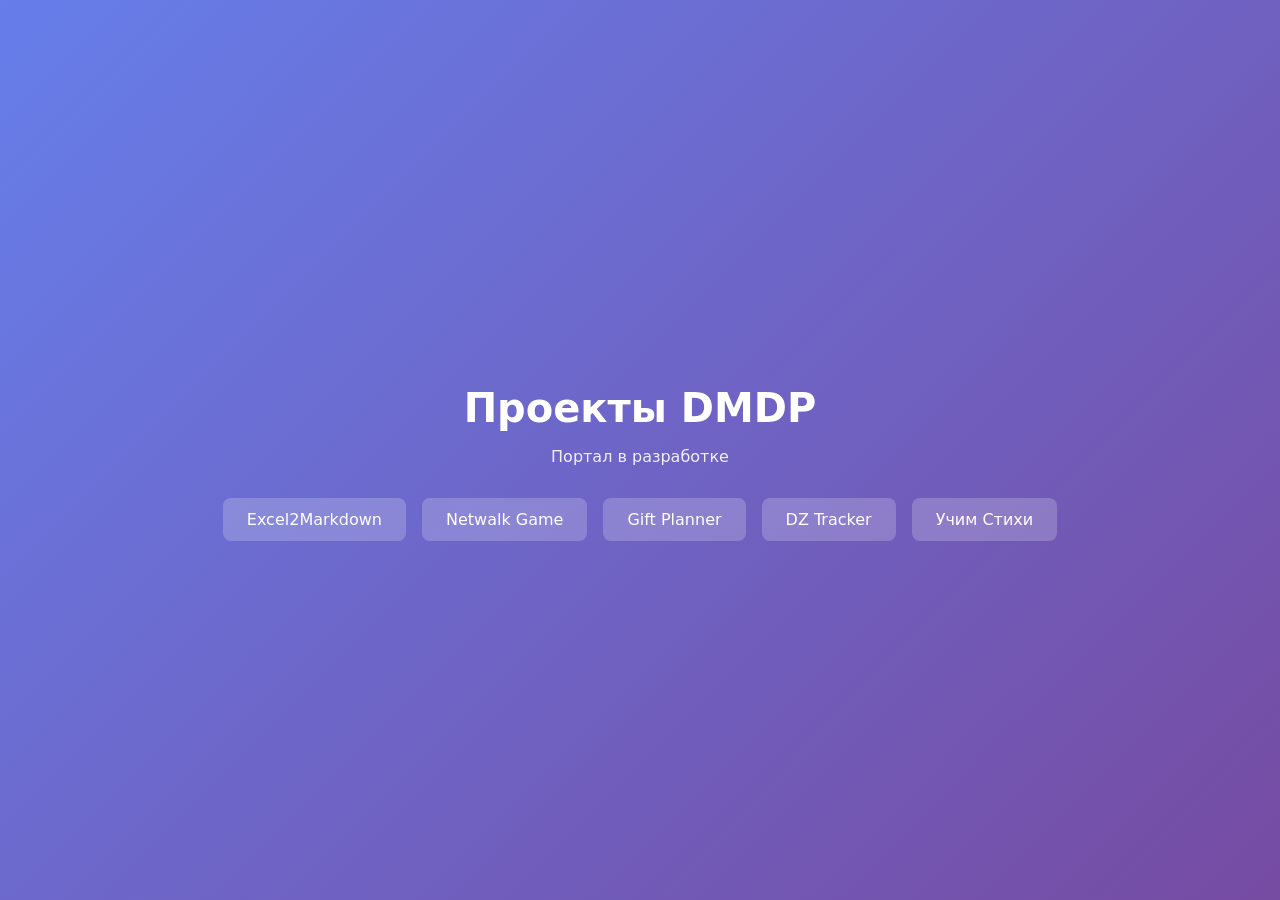
==== placeholder/index.html @ c4b81ff6 "add network" ====
<!DOCTYPE html>
<html lang="ru">
<head>
    <meta charset="UTF-8">
    <meta name="viewport" content="width=device-width, initial-scale=1.0">
    <title>Проекты DMDP</title>
    <style>
        body {
            font-family: system-ui, sans-serif;
            min-height: 100vh;
            display: flex;
            align-items: center;
            justify-content: center;
            background: linear-gradient(135deg, #667eea, #764ba2);
            color: white;
            margin: 0;
        }
        .container { text-align: center; padding: 2rem; }
        h1 { font-size: 2.5rem; margin-bottom: 0.5rem; }
        p { opacity: 0.9; margin-bottom: 2rem; }
        .links { display: flex; flex-wrap: wrap; gap: 1rem; justify-content: center; }
        a {
            background: rgba(255,255,255,0.2);
            padding: 0.75rem 1.5rem;
            border-radius: 8px;
            color: white;
            text-decoration: none;
        }
        a:hover { background: rgba(255,255,255,0.3); }
    </style>
</head>
<body>
    <div class="container">
        <h1>Проекты DMDP</h1>
        <p>Портал в разработке</p>
        <div class="links">
            <a href="https://excel2md.dmdp.ru">Excel2Markdown</a>
            <a href="https://netwalkgame.dmdp.ru">Netwalk Game</a>
            <a href="https://gift-planner.dmdp.ru">Gift Planner</a>
            <a href="https://dz-tracker.ru">DZ Tracker</a>
            <a href="https://uchim-stihi.ru">Учим Стихи</a>
        </div>
    </div>
</body>
</html>
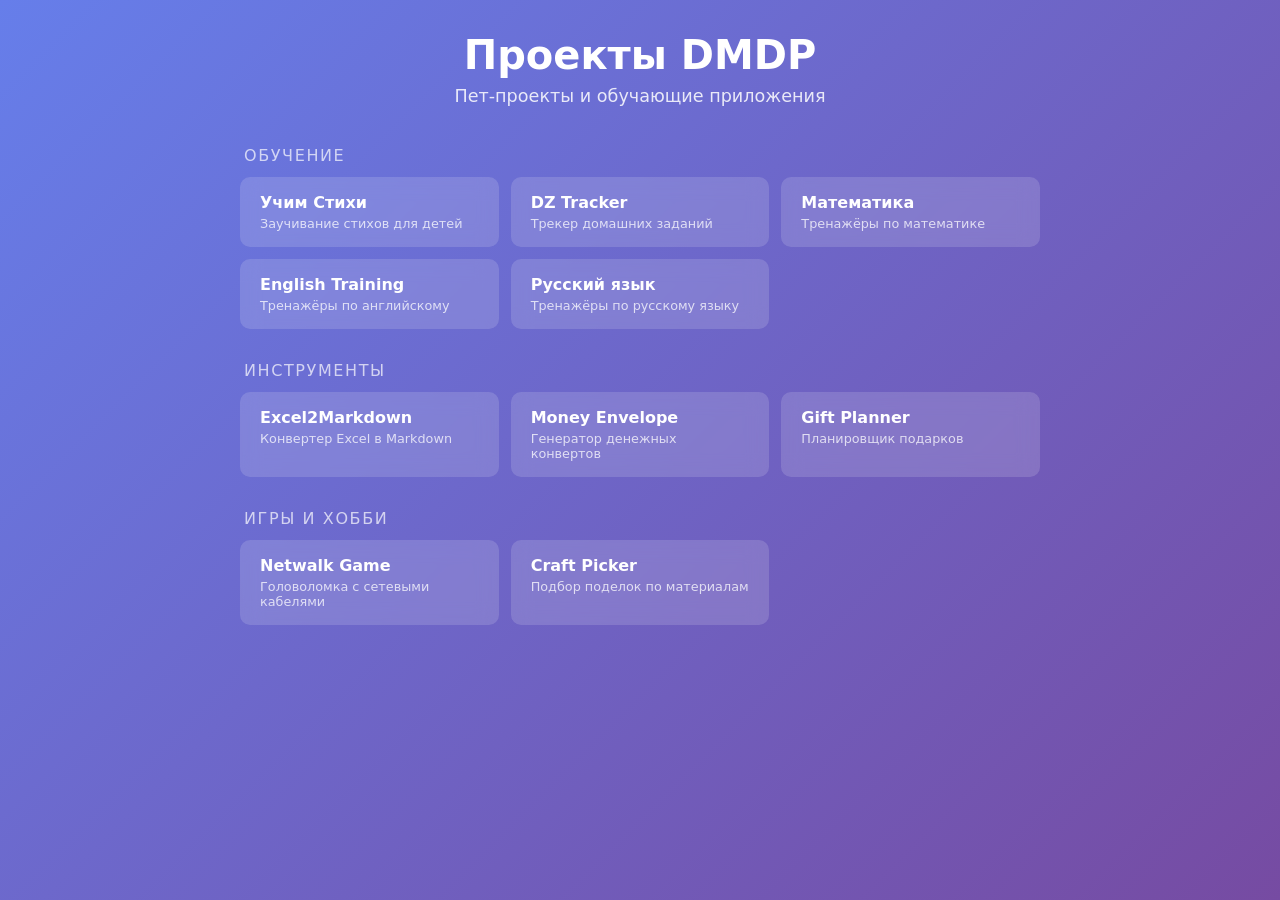
==== commit 23a19944: "chore: update Caddy config and landing page for all projects - Add routes for english-training, math" ====
--- a/placeholder/index.html
+++ b/placeholder/index.html
@@ -5,40 +5,130 @@
     <meta name="viewport" content="width=device-width, initial-scale=1.0">
     <title>Проекты DMDP</title>
     <style>
+        * { margin: 0; padding: 0; box-sizing: border-box; }
         body {
-            font-family: system-ui, sans-serif;
+            font-family: system-ui, -apple-system, sans-serif;
             min-height: 100vh;
-            display: flex;
-            align-items: center;
-            justify-content: center;
-            background: linear-gradient(135deg, #667eea, #764ba2);
+            background: linear-gradient(135deg, #667eea 0%, #764ba2 100%);
             color: white;
-            margin: 0;
+            padding: 2rem 1rem;
         }
-        .container { text-align: center; padding: 2rem; }
-        h1 { font-size: 2.5rem; margin-bottom: 0.5rem; }
-        p { opacity: 0.9; margin-bottom: 2rem; }
-        .links { display: flex; flex-wrap: wrap; gap: 1rem; justify-content: center; }
+        .container {
+            max-width: 800px;
+            margin: 0 auto;
+        }
+        h1 {
+            font-size: 2.5rem;
+            text-align: center;
+            margin-bottom: 0.5rem;
+        }
+        .subtitle {
+            text-align: center;
+            opacity: 0.85;
+            margin-bottom: 2.5rem;
+            font-size: 1.1rem;
+        }
+        .section {
+            margin-bottom: 2rem;
+        }
+        .section-title {
+            font-size: 1rem;
+            text-transform: uppercase;
+            letter-spacing: 0.1em;
+            opacity: 0.7;
+            margin-bottom: 0.75rem;
+            padding-left: 0.25rem;
+        }
+        .links {
+            display: grid;
+            grid-template-columns: repeat(auto-fill, minmax(220px, 1fr));
+            gap: 0.75rem;
+        }
         a {
-            background: rgba(255,255,255,0.2);
-            padding: 0.75rem 1.5rem;
-            border-radius: 8px;
+            background: rgba(255, 255, 255, 0.15);
+            backdrop-filter: blur(10px);
+            padding: 1rem 1.25rem;
+            border-radius: 10px;
             color: white;
             text-decoration: none;
+            transition: background 0.2s, transform 0.2s;
+            display: block;
         }
-        a:hover { background: rgba(255,255,255,0.3); }
+        a:hover {
+            background: rgba(255, 255, 255, 0.25);
+            transform: translateY(-2px);
+        }
+        .link-title {
+            font-weight: 600;
+            margin-bottom: 0.25rem;
+        }
+        .link-desc {
+            font-size: 0.8rem;
+            opacity: 0.75;
+        }
     </style>
 </head>
 <body>
     <div class="container">
         <h1>Проекты DMDP</h1>
-        <p>Портал в разработке</p>
-        <div class="links">
-            <a href="https://excel2md.dmdp.ru">Excel2Markdown</a>
-            <a href="https://netwalkgame.dmdp.ru">Netwalk Game</a>
-            <a href="https://gift-planner.dmdp.ru">Gift Planner</a>
-            <a href="https://dz-tracker.ru">DZ Tracker</a>
-            <a href="https://uchim-stihi.ru">Учим Стихи</a>
+        <p class="subtitle">Пет-проекты и обучающие приложения</p>
+
+        <div class="section">
+            <div class="section-title">Обучение</div>
+            <div class="links">
+                <a href="https://uchim-stihi.ru">
+                    <div class="link-title">Учим Стихи</div>
+                    <div class="link-desc">Заучивание стихов для детей</div>
+                </a>
+                <a href="https://dz-tracker.ru">
+                    <div class="link-title">DZ Tracker</div>
+                    <div class="link-desc">Трекер домашних заданий</div>
+                </a>
+                <a href="https://math-training.dmdp.ru">
+                    <div class="link-title">Математика</div>
+                    <div class="link-desc">Тренажёры по математике</div>
+                </a>
+                <a href="https://english-training.dmdp.ru">
+                    <div class="link-title">English Training</div>
+                    <div class="link-desc">Тренажёры по английскому</div>
+                </a>
+                <a href="https://russkij-yazyk.dmdp.ru">
+                    <div class="link-title">Русский язык</div>
+                    <div class="link-desc">Тренажёры по русскому языку</div>
+                </a>
+            </div>
+        </div>
+
+        <div class="section">
+            <div class="section-title">Инструменты</div>
+            <div class="links">
+                <a href="https://excel2markdown.dmdp.ru">
+                    <div class="link-title">Excel2Markdown</div>
+                    <div class="link-desc">Конвертер Excel в Markdown</div>
+                </a>
+                <a href="https://money-envelope.dmdp.ru">
+                    <div class="link-title">Money Envelope</div>
+                    <div class="link-desc">Генератор денежных конвертов</div>
+                </a>
+                <a href="https://gift-planner.dmdp.ru">
+                    <div class="link-title">Gift Planner</div>
+                    <div class="link-desc">Планировщик подарков</div>
+                </a>
+            </div>
+        </div>
+
+        <div class="section">
+            <div class="section-title">Игры и хобби</div>
+            <div class="links">
+                <a href="https://netwalk-game.dmdp.ru">
+                    <div class="link-title">Netwalk Game</div>
+                    <div class="link-desc">Головоломка с сетевыми кабелями</div>
+                </a>
+                <a href="https://craft-picker.dmdp.ru">
+                    <div class="link-title">Craft Picker</div>
+                    <div class="link-desc">Подбор поделок по материалам</div>
+                </a>
+            </div>
         </div>
     </div>
 </body>
